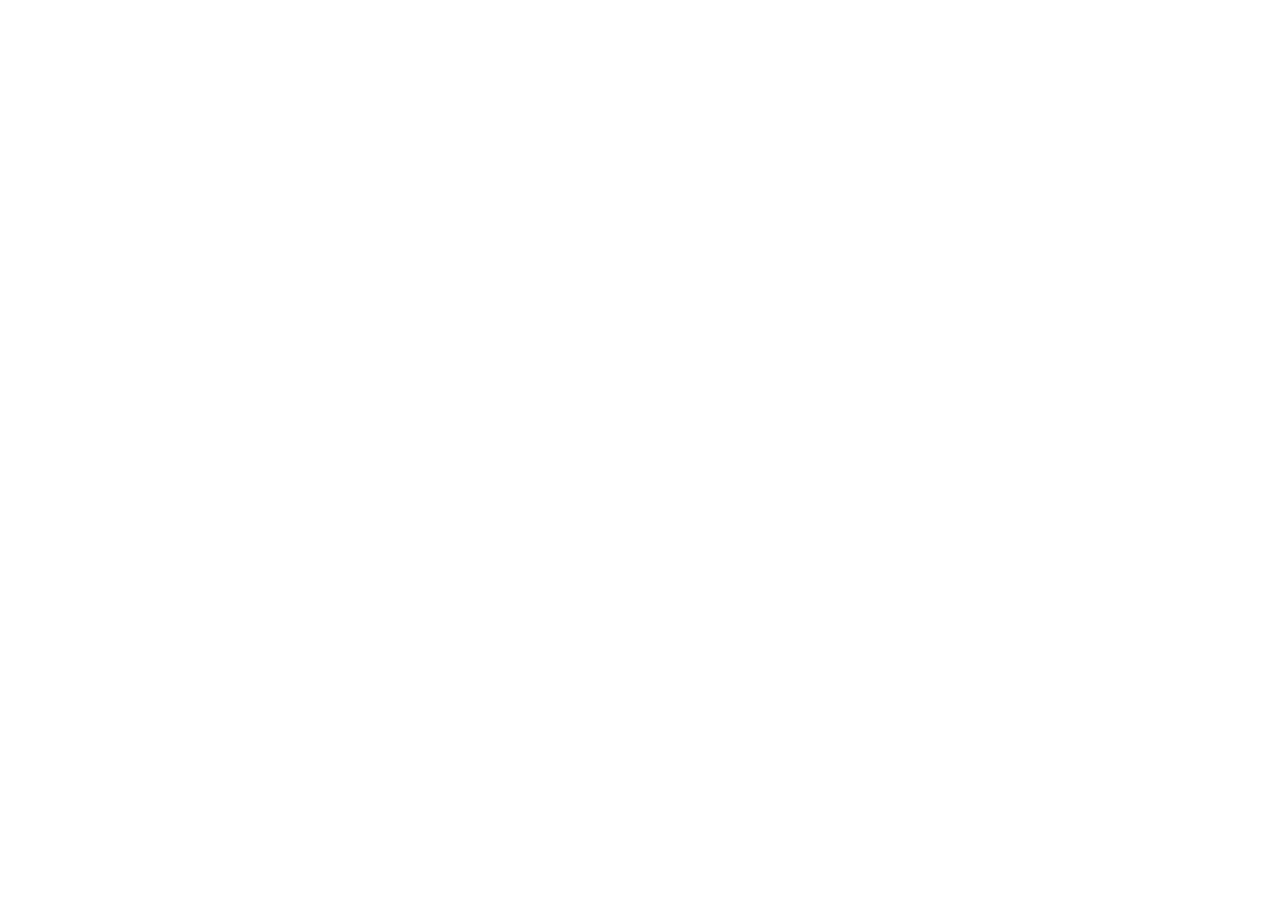
==== index.html @ 2c60b95a "tc" ====
<!DOCTYPE html>
<html lang="pt-BR">
<head>
<meta charset="UTF-8">
<meta name="viewport" content="width=device-width, initial-scale=1">
<title>FINTA · Camisas de futebol</title>
<link rel="preconnect" href="https://fonts.googleapis.com">
<link href="https://fonts.googleapis.com/css2?family=Saira:wght@400;600;700;800&display=swap" rel="stylesheet">
<link rel="stylesheet" href="css/style.css">
</head>
<body data-page="home">
<div id="app-header"></div>
<main id="view"></main>
<div id="app-footer"></div>
<script src="js/data.js"></script>
<script src="js/app.js"></script>
<script src="js/pages.js"></script>
</body>
</html>
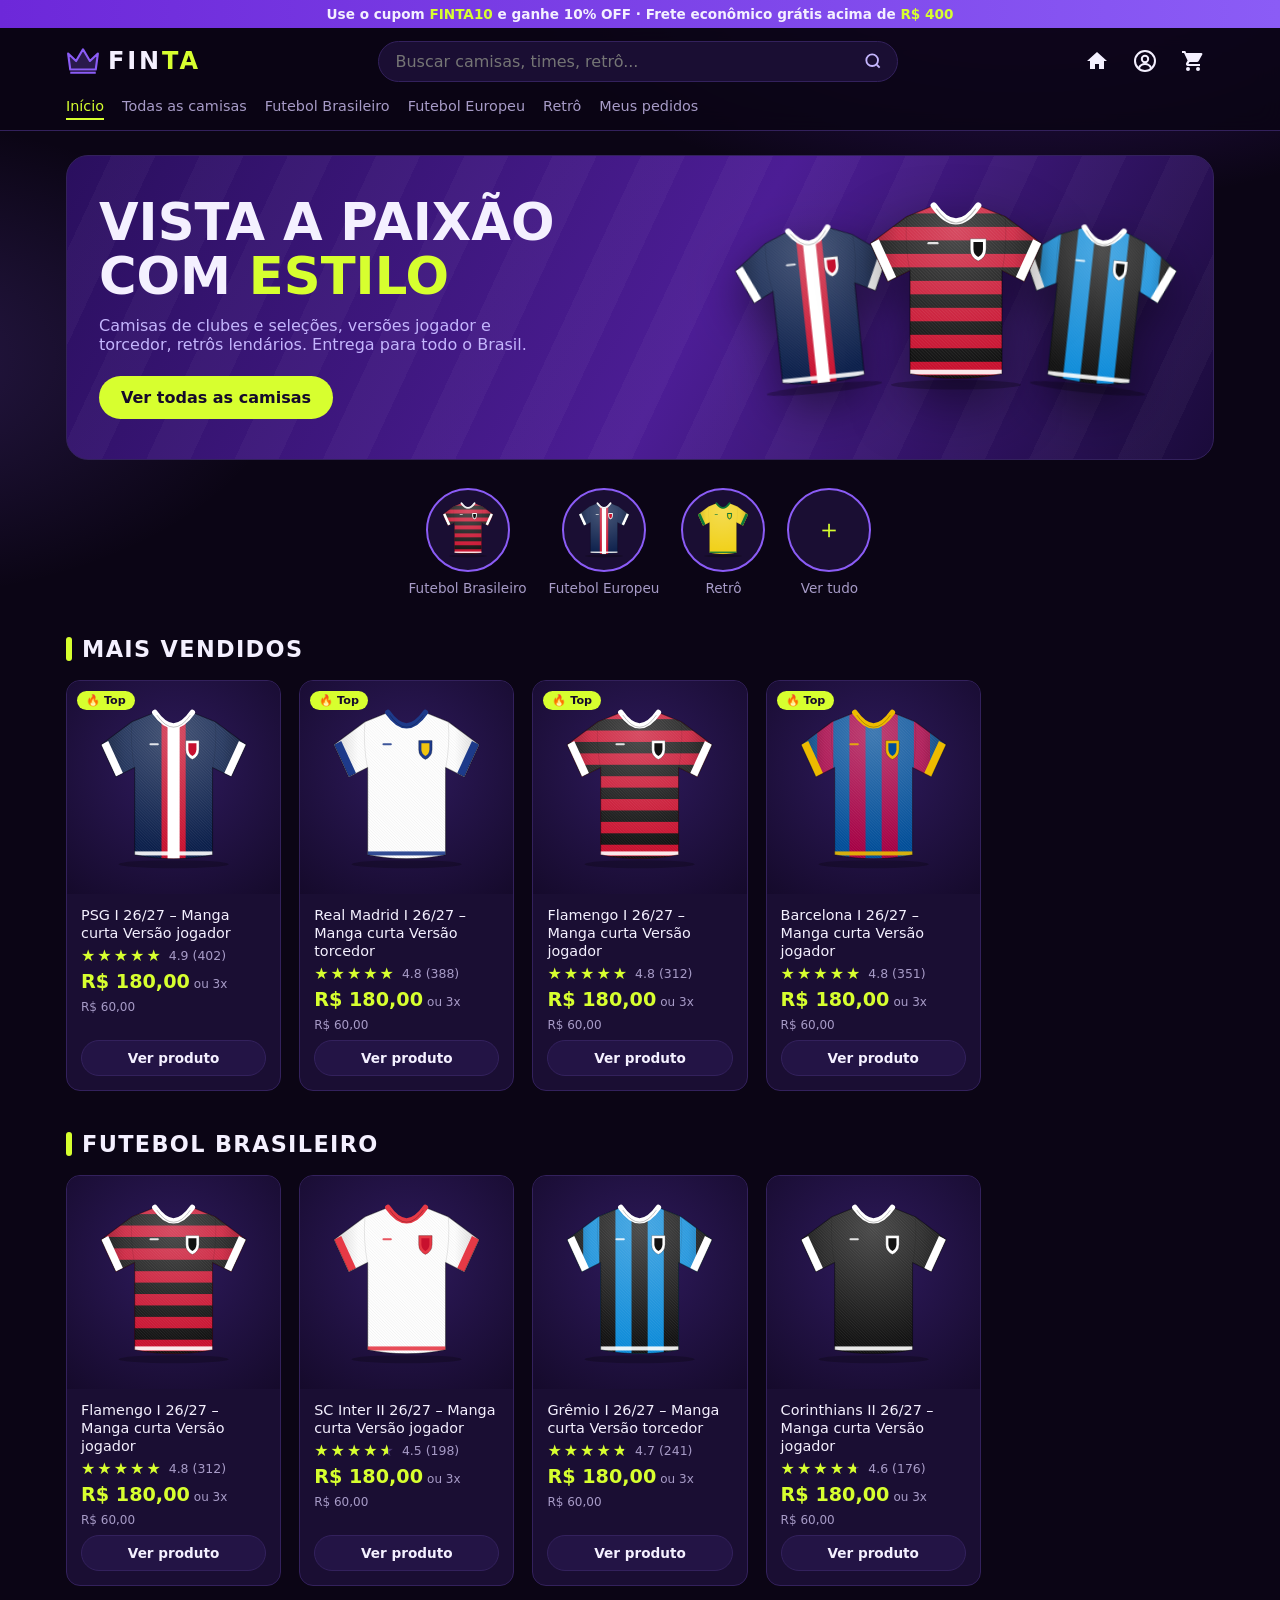
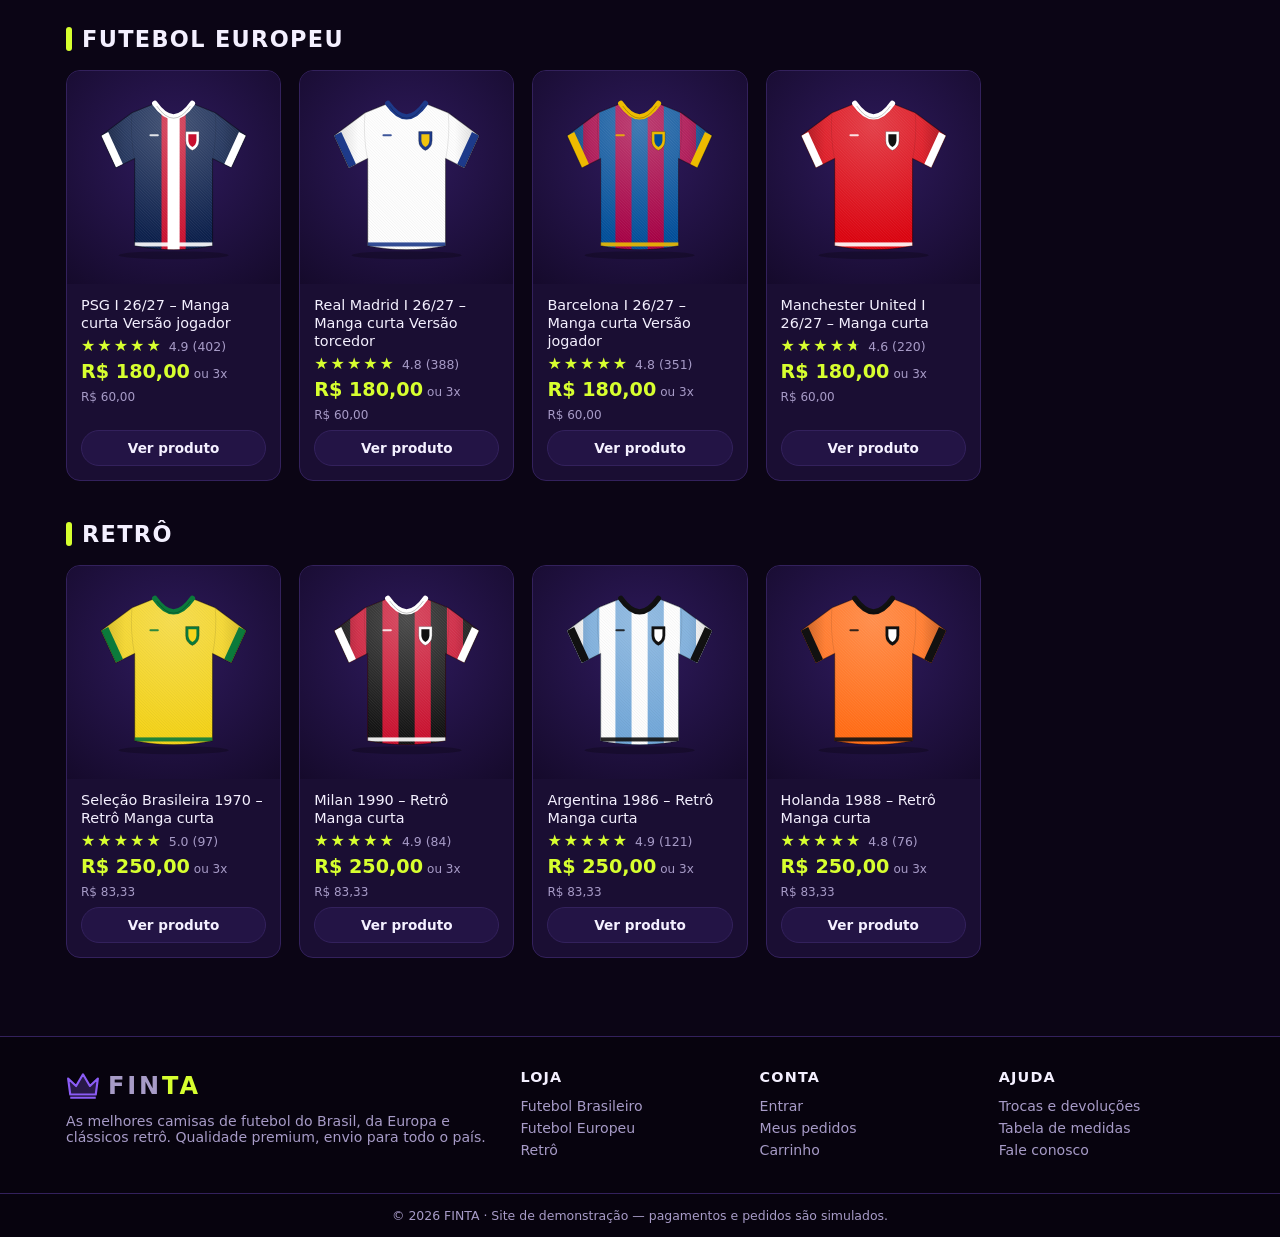
==== commit e220683e: "Corrige caminhos que deixavam o site em branco; unifica HTML, JS e CSS; melhora as camisas em SVG e " ====
--- a/index.html
+++ b/index.html
@@ -8,12 +8,11 @@
 <link href="https://fonts.googleapis.com/css2?family=Saira:wght@400;600;700;800&display=swap" rel="stylesheet">
 <link rel="stylesheet" href="css/style.css">
 </head>
-<body data-page="home">
+<body>
 <div id="app-header"></div>
 <main id="view"></main>
 <div id="app-footer"></div>
-<script src="js/data.js"></script>
+<noscript><p style="padding:40px;text-align:center">Ative o JavaScript para ver a loja.</p></noscript>
 <script src="js/app.js"></script>
-<script src="js/pages.js"></script>
 </body>
 </html>
--- a/css/style.css
+++ b/css/style.css
@@ -0,0 +1,226 @@
+:root{
+  --bg:#0b0515;--bg2:#140a26;--card:#1a0e33;--card2:#231445;
+  --purple:#6d28d9;--purple2:#8b5cf6;--purple3:#c4b5fd;
+  --neon:#d7ff2f;--text:#f4f0ff;--muted:#a79bc7;--line:#33215c;
+  --ok:#3ddc97;--err:#ff5d73;--radius:14px;
+  --font:'Saira','Segoe UI',system-ui,sans-serif;
+}
+*{box-sizing:border-box;margin:0;padding:0}
+html{scroll-behavior:smooth}
+body{font-family:var(--font);background:var(--bg);color:var(--text);min-height:100vh;display:flex;flex-direction:column;
+  background-image:radial-gradient(900px 500px at 80% -10%,rgba(109,40,217,.45),transparent 60%),radial-gradient(700px 400px at -10% 40%,rgba(139,92,246,.22),transparent 60%);
+  background-attachment:fixed}
+a{color:inherit;text-decoration:none}
+button,input,select,textarea{font:inherit;color:inherit}
+img,svg{display:block;max-width:100%}
+main{flex:1;width:100%;max-width:1180px;margin:0 auto;padding:24px 16px 48px}
+.hidden{display:none!important}
+
+/* Header */
+.header{position:sticky;top:0;z-index:50;background:rgba(11,5,21,.88);backdrop-filter:blur(12px);border-bottom:1px solid var(--line)}
+.header-in{max-width:1180px;margin:0 auto;padding:12px 16px;display:flex;align-items:center;gap:16px}
+.logo{display:flex;align-items:center;gap:8px;font-weight:800;font-size:1.5rem;letter-spacing:.12em}
+.logo svg{width:34px;height:34px}
+.logo span{color:var(--neon)}
+.search{flex:1;max-width:520px;margin:0 auto;display:flex;background:var(--card);border:1px solid var(--line);border-radius:999px;overflow:hidden}
+.search input{flex:1;background:none;border:0;outline:0;padding:10px 16px;min-width:0}
+.search button{background:none;border:0;padding:0 14px;cursor:pointer;color:var(--purple3)}
+.nav{display:flex;align-items:center;gap:6px}
+.icon-btn{position:relative;width:42px;height:42px;display:grid;place-items:center;border-radius:50%;transition:.2s;color:var(--text);background:none;border:0;cursor:pointer}
+.icon-btn:hover{background:var(--card2);color:var(--neon)}
+.icon-btn svg{width:24px;height:24px}
+.badge{position:absolute;top:2px;right:0;min-width:18px;height:18px;border-radius:9px;background:var(--neon);color:#150a2b;font-size:.7rem;font-weight:800;display:grid;place-items:center;padding:0 4px}
+.badge:empty,.badge[data-n="0"]{display:none}
+.subnav{max-width:1180px;margin:0 auto;padding:0 16px 10px;display:flex;gap:18px;overflow-x:auto;font-size:.9rem;color:var(--muted)}
+.subnav a{white-space:nowrap;padding:4px 0;border-bottom:2px solid transparent}
+.subnav a:hover,.subnav a.on{color:var(--neon);border-color:var(--neon)}
+.promo{background:linear-gradient(90deg,var(--purple),var(--purple2));text-align:center;font-size:.85rem;padding:6px;font-weight:600}
+.promo b{color:var(--neon)}
+
+/* Hero */
+.hero{position:relative;border-radius:22px;overflow:hidden;padding:40px 32px;min-height:300px;display:flex;align-items:center;justify-content:space-between;gap:20px;
+  background:linear-gradient(120deg,#2a0f5e,#4c1d95 55%,#1a0b3a);border:1px solid var(--line)}
+.hero::after{content:"";position:absolute;inset:0;background:repeating-linear-gradient(115deg,transparent 0 40px,rgba(255,255,255,.03) 40px 80px);pointer-events:none}
+.hero h1{font-size:clamp(1.8rem,4.5vw,3.2rem);line-height:1.05;font-weight:800;text-transform:uppercase;max-width:520px}
+.hero h1 em{font-style:normal;color:var(--neon)}
+.hero p{color:var(--purple3);margin:12px 0 22px;max-width:440px}
+.hero-shirts{display:flex;gap:0;position:relative;z-index:1}
+.hero-shirts svg{width:170px;filter:drop-shadow(0 18px 24px rgba(0,0,0,.5))}
+.hero-shirts svg:nth-child(2){transform:translateY(-14px) scale(1.12);z-index:2}
+.hero-shirts svg:nth-child(1){margin-right:-30px;transform:rotate(-6deg)}
+.hero-shirts svg:nth-child(3){margin-left:-30px;transform:rotate(6deg)}
+.hero>div{position:relative;z-index:1}
+
+/* Buttons */
+.btn{display:inline-flex;align-items:center;justify-content:center;gap:8px;padding:12px 22px;border-radius:999px;border:0;cursor:pointer;font-weight:700;transition:.2s;background:var(--neon);color:#150a2b}
+.btn:hover{transform:translateY(-1px);box-shadow:0 8px 22px rgba(215,255,47,.25)}
+.btn.sec{background:var(--card2);color:var(--text);border:1px solid var(--line)}
+.btn.sec:hover{box-shadow:none;border-color:var(--purple2)}
+.btn.block{width:100%}
+.btn:disabled{opacity:.5;cursor:not-allowed;transform:none;box-shadow:none}
+.link{color:var(--purple3);text-decoration:underline;cursor:pointer;background:none;border:0}
+
+/* Categories */
+.cats{display:flex;justify-content:center;gap:22px;margin:28px 0;flex-wrap:wrap}
+.cat{display:flex;flex-direction:column;align-items:center;gap:8px;font-size:.85rem;color:var(--muted);transition:.2s}
+.cat .ring{width:84px;height:84px;border-radius:50%;border:2px solid var(--purple2);background:var(--card);display:grid;place-items:center;overflow:hidden;transition:.2s}
+.cat .ring svg{width:56px}
+.cat:hover{color:var(--neon)}.cat:hover .ring{border-color:var(--neon);transform:scale(1.06)}
+
+/* Sections / grid */
+.section{margin-top:40px}
+.section-t{display:flex;align-items:center;justify-content:space-between;margin-bottom:18px}
+.section-t h2{font-size:1.4rem;font-weight:800;text-transform:uppercase;letter-spacing:.06em;display:flex;align-items:center;gap:10px}
+.section-t h2::before{content:"";width:6px;height:24px;background:var(--neon);border-radius:3px}
+.grid{display:grid;grid-template-columns:repeat(auto-fill,minmax(210px,1fr));gap:18px}
+.card{background:var(--card);border:1px solid var(--line);border-radius:var(--radius);overflow:hidden;transition:.25s;display:flex;flex-direction:column;position:relative}
+.card:hover{transform:translateY(-4px);border-color:var(--purple2);box-shadow:0 14px 30px rgba(0,0,0,.4)}
+.card .img{background:radial-gradient(circle at 50% 40%,#2e1a5c,#150a2b);padding:18px 26px;aspect-ratio:1/1;display:grid;place-items:center}
+.card .img svg{width:100%;max-height:100%;transition:.3s}
+.card:hover .img svg{transform:scale(1.06) rotate(-2deg)}
+.card .info{padding:12px 14px 14px;display:flex;flex-direction:column;gap:6px;flex:1}
+.card .nome{font-size:.9rem;line-height:1.25;min-height:2.5em}
+.card .preco{font-size:1.2rem;font-weight:800;color:var(--neon)}
+.card .preco small{color:var(--muted);font-weight:400;font-size:.75rem;margin-left:4px}
+.tag{position:absolute;top:10px;left:10px;background:var(--neon);color:#150a2b;font-size:.7rem;font-weight:800;padding:3px 9px;border-radius:999px;z-index:2}
+.card .add{margin-top:auto}
+.card .add .btn{padding:9px 14px;font-size:.85rem;width:100%}
+.stars{--r:5;font-size:1rem;letter-spacing:2px;background:linear-gradient(90deg,var(--neon) calc(var(--r)/5*100%),#4a3873 0);-webkit-background-clip:text;background-clip:text;color:transparent;display:inline-block;line-height:1}
+.rate{display:flex;align-items:center;gap:6px;color:var(--muted);font-size:.78rem}
+
+/* Filters */
+.toolbar{display:flex;gap:12px;flex-wrap:wrap;align-items:center;margin-bottom:18px}
+.toolbar select,.field input,.field select,.field textarea{background:var(--card);border:1px solid var(--line);border-radius:10px;padding:10px 12px;outline:0;width:100%}
+.toolbar select{width:auto}
+.field input:focus,.field select:focus,.toolbar select:focus{border-color:var(--purple2);box-shadow:0 0 0 3px rgba(139,92,246,.25)}
+.chips{display:flex;gap:8px;flex-wrap:wrap}
+.chip{padding:7px 14px;border-radius:999px;background:var(--card);border:1px solid var(--line);cursor:pointer;font-size:.85rem;transition:.2s}
+.chip.on,.chip:hover{background:var(--purple);border-color:var(--purple2)}
+
+/* Product page */
+.crumbs{color:var(--muted);font-size:.85rem;margin-bottom:16px}
+.crumbs a:hover{color:var(--neon)}
+.pdp{display:grid;grid-template-columns:1fr 1fr;gap:32px}
+.pdp-img{background:radial-gradient(circle at 50% 40%,#341d6a,#150a2b);border:1px solid var(--line);border-radius:22px;padding:40px;display:grid;place-items:center}
+.pdp-img svg{width:min(100%,380px)}
+.pdp h1{font-size:1.7rem;line-height:1.15}
+.pdp .price{font-size:2.2rem;font-weight:800;color:var(--neon);margin:10px 0 2px}
+.pdp .parc{color:var(--muted);font-size:.9rem;margin-bottom:16px}
+.pdp .desc{color:var(--purple3);margin:14px 0;line-height:1.55}
+.sizes{display:flex;gap:8px;flex-wrap:wrap;margin:8px 0 18px}
+.size{min-width:48px;padding:10px 12px;border-radius:10px;border:1px solid var(--line);background:var(--card);cursor:pointer;text-align:center;font-weight:600;transition:.2s}
+.size:hover{border-color:var(--purple2)}
+.size.on{background:var(--neon);color:#150a2b;border-color:var(--neon)}
+.label{font-size:.8rem;text-transform:uppercase;letter-spacing:.1em;color:var(--muted)}
+.qty{display:inline-flex;align-items:center;border:1px solid var(--line);border-radius:999px;background:var(--card);overflow:hidden}
+.qty button{width:36px;height:36px;background:none;border:0;cursor:pointer;font-size:1.1rem}
+.qty button:hover{color:var(--neon)}
+.qty span{min-width:30px;text-align:center;font-weight:700}
+.buy-row{display:flex;gap:12px;flex-wrap:wrap;align-items:center;margin:8px 0 18px}
+.perks{display:grid;gap:8px;margin-top:18px;font-size:.88rem;color:var(--muted)}
+.perks div{display:flex;gap:10px;align-items:center}
+.perks b{color:var(--text)}
+.frete-box{background:var(--card);border:1px solid var(--line);border-radius:12px;padding:14px;margin-top:14px}
+.row{display:flex;gap:8px}
+.reviews{margin-top:40px}
+.review{background:var(--card);border:1px solid var(--line);border-radius:12px;padding:14px;margin-bottom:10px}
+.review header{display:flex;justify-content:space-between;margin-bottom:6px;font-size:.9rem}
+
+/* Cart & checkout */
+.layout2{display:grid;grid-template-columns:1fr 360px;gap:24px;align-items:start}
+.box{background:var(--card);border:1px solid var(--line);border-radius:var(--radius);padding:20px}
+.box h3{font-size:1.05rem;margin-bottom:14px;text-transform:uppercase;letter-spacing:.06em}
+.page-t{font-size:1.8rem;font-weight:800;margin-bottom:20px;text-transform:uppercase}
+.page-t em{font-style:normal;color:var(--neon)}
+.cart-item{display:grid;grid-template-columns:90px 1fr auto;gap:16px;padding:14px 0;border-bottom:1px solid var(--line);align-items:center}
+.cart-item:last-child{border:0}
+.cart-item .th{background:#150a2b;border-radius:10px;padding:6px}
+.cart-item h4{font-weight:600;font-size:.98rem}
+.cart-item .meta{color:var(--muted);font-size:.82rem;margin:2px 0 8px}
+.cart-item .sub{font-weight:800;color:var(--neon);text-align:right}
+.cart-item .rm{color:var(--err);font-size:.8rem;margin-top:6px;display:block;cursor:pointer;background:none;border:0;margin-left:auto}
+.sum-line{display:flex;justify-content:space-between;padding:7px 0;color:var(--muted)}
+.sum-line.total{color:var(--text);font-size:1.3rem;font-weight:800;border-top:1px solid var(--line);margin-top:8px;padding-top:14px}
+.sum-line.total b{color:var(--neon)}
+.sum-line .ok{color:var(--ok)}
+.empty{text-align:center;padding:60px 20px;color:var(--muted)}
+.empty svg{width:90px;margin:0 auto 14px;opacity:.7}
+.empty h3{color:var(--text);font-size:1.3rem;margin-bottom:6px}
+.steps{display:flex;gap:8px;margin-bottom:22px;font-size:.85rem;flex-wrap:wrap}
+.steps span{padding:6px 14px;border-radius:999px;background:var(--card);border:1px solid var(--line);color:var(--muted)}
+.steps span.on{background:var(--purple);color:#fff;border-color:var(--purple2)}
+.form{display:grid;grid-template-columns:repeat(6,1fr);gap:12px}
+.field{display:flex;flex-direction:column;gap:5px;grid-column:span 6}
+.field.s3{grid-column:span 3}.field.s2{grid-column:span 2}.field.s4{grid-column:span 4}
+.field label{font-size:.78rem;color:var(--muted);text-transform:uppercase;letter-spacing:.06em}
+.field .err{color:var(--err);font-size:.78rem;min-height:1em}
+.field.bad input,.field.bad select{border-color:var(--err)}
+.opts{display:grid;gap:10px}
+.opt{display:flex;align-items:center;gap:12px;padding:14px;border:1px solid var(--line);border-radius:12px;cursor:pointer;background:var(--bg2);transition:.2s}
+.opt:hover{border-color:var(--purple2)}
+.opt:has(input:checked){border-color:var(--neon);background:rgba(215,255,47,.06)}
+.opt input{accent-color:var(--neon)}
+.opt .grow{flex:1}.opt small{display:block;color:var(--muted)}
+.opt b.pr{color:var(--neon)}
+.pay-tabs{display:flex;gap:8px;margin-bottom:14px;flex-wrap:wrap}
+.mini-item{display:flex;gap:10px;align-items:center;font-size:.85rem;padding:6px 0}
+.mini-item .th{width:44px;background:#150a2b;border-radius:8px;padding:3px;flex:none}
+.mini-item .grow{flex:1;line-height:1.2}
+.cupom{display:flex;gap:8px;margin:12px 0}
+.cupom input{flex:1;background:var(--bg2);border:1px solid var(--line);border-radius:10px;padding:10px;outline:0;text-transform:uppercase}
+
+/* Auth */
+.auth{max-width:440px;margin:20px auto}
+.auth .box{padding:28px}
+.auth h1{font-size:1.6rem;margin-bottom:4px;text-transform:uppercase}
+.auth p.sub{color:var(--muted);margin-bottom:20px}
+.avatar{width:84px;height:84px;border-radius:50%;background:var(--purple);display:grid;place-items:center;font-size:2rem;font-weight:800}
+.profile-head{display:flex;gap:18px;align-items:center;margin-bottom:22px}
+.profile-head h1{font-size:1.5rem}
+.profile-head p{color:var(--muted);font-size:.9rem}
+.tabs{display:flex;gap:6px;margin-bottom:18px;border-bottom:1px solid var(--line);overflow-x:auto}
+.tab{padding:10px 18px;cursor:pointer;color:var(--muted);border-bottom:3px solid transparent;background:none;border-top:0;border-left:0;border-right:0;white-space:nowrap}
+.tab.on{color:var(--neon);border-color:var(--neon)}
+.order{background:var(--card);border:1px solid var(--line);border-radius:12px;padding:16px;margin-bottom:12px}
+.order header{display:flex;justify-content:space-between;flex-wrap:wrap;gap:8px;margin-bottom:10px}
+.status{padding:3px 12px;border-radius:999px;font-size:.78rem;font-weight:700;background:rgba(215,255,47,.12);color:var(--neon)}
+.status.ok{background:rgba(61,220,151,.14);color:var(--ok)}
+.timeline{display:flex;justify-content:space-between;margin:20px 0;position:relative}
+.timeline::before{content:"";position:absolute;top:12px;left:10%;right:10%;height:3px;background:var(--line)}
+.tl{position:relative;text-align:center;flex:1;font-size:.8rem;color:var(--muted)}
+.tl i{display:block;width:26px;height:26px;border-radius:50%;background:var(--card2);border:3px solid var(--line);margin:0 auto 6px;position:relative;z-index:1}
+.tl.done{color:var(--text)}.tl.done i{background:var(--neon);border-color:var(--neon)}
+.pix{background:#fff;color:#111;border-radius:12px;padding:14px;text-align:center}
+.pix code{display:block;word-break:break-all;font-size:.75rem;margin:10px 0;background:#eee;padding:8px;border-radius:8px}
+.qr{width:160px;height:160px;margin:0 auto;display:grid;grid-template-columns:repeat(21,1fr)}
+.qr i{background:#111}.qr i.w{background:#fff}
+
+/* Toast / modal */
+.toasts{position:fixed;bottom:20px;right:20px;display:grid;gap:10px;z-index:200}
+.toast{background:var(--card2);border:1px solid var(--purple2);border-left:4px solid var(--neon);padding:12px 18px;border-radius:10px;box-shadow:0 10px 30px rgba(0,0,0,.5);animation:in .3s}
+.toast.err{border-left-color:var(--err)}
+@keyframes in{from{opacity:0;transform:translateX(30px)}}
+
+/* Footer */
+.footer{border-top:1px solid var(--line);background:#07030e;margin-top:30px}
+.footer-in{max-width:1180px;margin:0 auto;padding:32px 16px;display:grid;grid-template-columns:2fr 1fr 1fr 1fr;gap:24px;font-size:.88rem;color:var(--muted)}
+.footer h4{color:var(--text);margin-bottom:10px;font-size:.9rem;text-transform:uppercase;letter-spacing:.08em}
+.footer a{display:block;padding:3px 0}.footer a:hover{color:var(--neon)}
+.copy{text-align:center;padding:14px;border-top:1px solid var(--line);font-size:.78rem;color:var(--muted)}
+
+@media(max-width:860px){
+  .pdp,.layout2{grid-template-columns:1fr}
+  .hero{flex-direction:column;text-align:center;padding:28px 18px}
+  .hero-shirts svg{width:110px}
+  .footer-in{grid-template-columns:1fr 1fr}
+  .header-in{flex-wrap:wrap}.search{order:3;flex-basis:100%;max-width:none}
+  .grid{grid-template-columns:repeat(2,1fr);gap:12px}
+  .field.s3,.field.s2,.field.s4{grid-column:span 6}
+  .cart-item{grid-template-columns:70px 1fr}.cart-item .sub{grid-column:2;text-align:left}
+}
+
+/* fotos próprias dos produtos (opcional, campo "img" em js/app.js) */
+.card .img img,.pdp-img img,.ring img,.hero-shirts img{width:100%;max-height:100%;object-fit:contain}
+.th img{width:100%;height:100%;object-fit:contain}
+.hero-shirts img{width:170px}
+@media(max-width:700px){.hero-shirts img{width:110px}}
